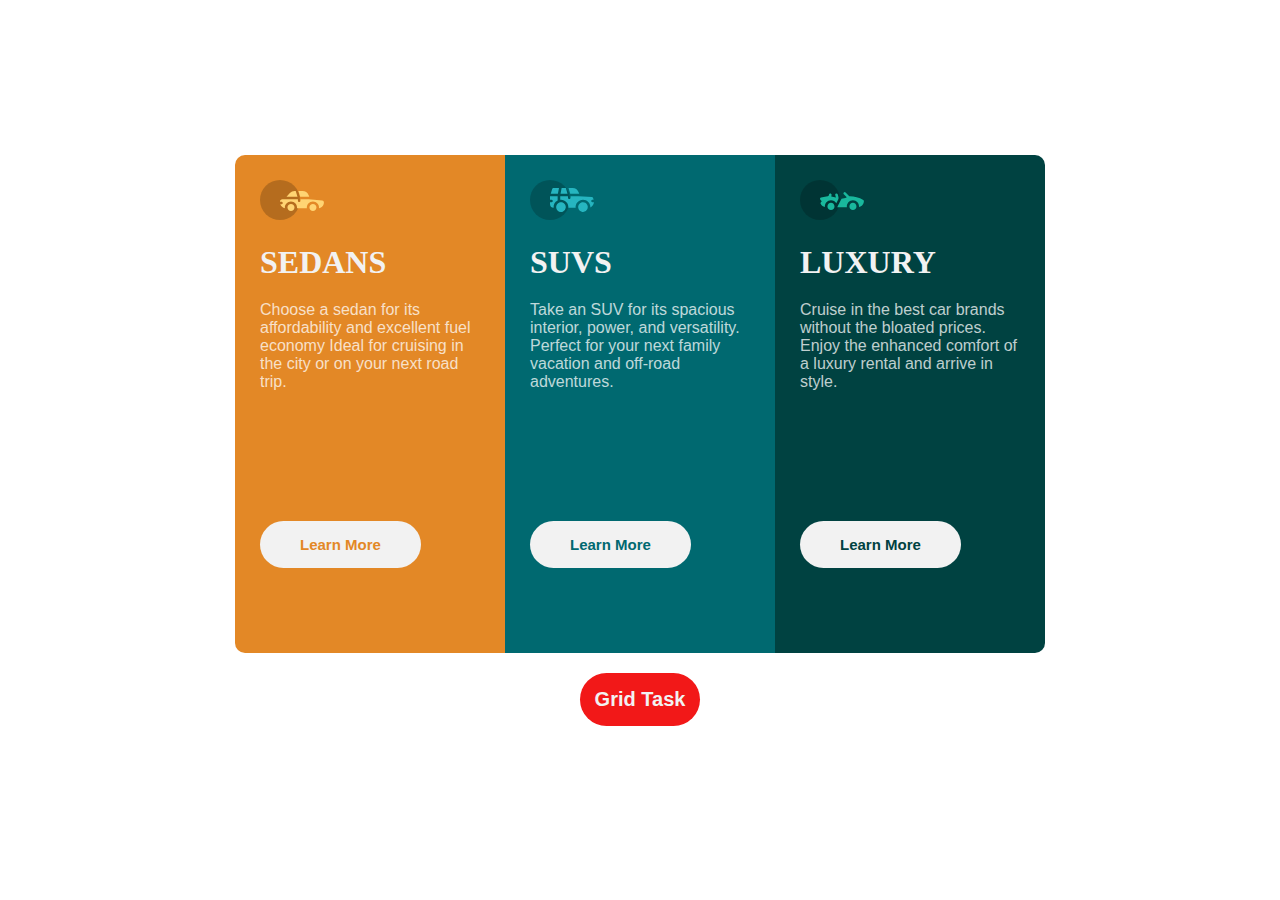
==== Flex Box/index.html @ 78f3d80d "Flex box and Grid" ====
<!DOCTYPE html>
<html lang="en">
  <head>
    <meta charset="UTF-8" />
    <meta http-equiv="X-UA-Compatible" content="IE=edge" />
    <meta name="viewport" content="width=device-width, initial-scale=1.0" />
    <title>CSS Flexbox Layout</title>
    <link rel="icon" type="image/x-icon" href="/favicon-32x32.png">
    <link rel="stylesheet" href="index.css" />
  </head>
  <body>
    <section class="box-wrapper">
      <div class="container box1">
        <div class="content">
          <img src="icon-sedans.svg" />
          <h1>SEDANS</h1>
          <p>
            Choose a sedan for its affordability and excellent fuel economy
            Ideal for cruising in the city or on your next road trip.
          </p>
          <button class="btn btn1">Learn More</button>
        </div>
      </div>

      <div class="container box2">
        <div class="content">
          <img src="icon-suvs.svg" alt="" />
          <h1>SUVS</h1>
          <p>
            Take an SUV for its spacious interior, power, and versatility.
            Perfect for your next family vacation and off-road adventures.
          </p>
          <button class="btn btn2">Learn More</button>
        </div>
      </div>

      <div class="container box3">
        <div class="content">
          <img src="icon-luxury.svg" alt="" />
          <h1>LUXURY</h1>
          <p>
            Cruise in the best car brands without the bloated prices. Enjoy the
            enhanced comfort of a luxury rental and arrive in style.
          </p>
          <button class="btn btn3">Learn More</button>
        </div>
      </div>
     
      <div class="grid">
        <button>
          <a href="Grid.html" target="">Grid Task</a>
        </button>
      </div>
    </section>

    
  </body>
</html>
---- Flex Box/index.css ----
@import url('https://fonts.google.com/specimen/Lexend+Deca');
@import url('https://fonts.google.com/specimen/Big+Shoulders+Display');
* {
  padding: 0;
  margin: 0;
  box-sizing: border-box;
  /* Font family: 'Lexend Deca', Sans-sarif 
  Font family: 'Big shoulders Display', cursive*/
}
body {
  width: 100%;
  min-height: 100vh;
  display: flex;
  justify-content: center;
  align-content: center;
  flex-direction: column;
}
.box-wrapper {
  width: 100%;
  max-width: 1440px;
  display: flex;
  flex-direction: column;
  justify-content: center;
  align-items: center;
  flex-flow: wrap;
}
.container {
  padding: 15px;
  min-height: 430px;
  width: 375px;
}

.box1 {
  background-color: hsl(31, 77%, 52%);
  border-top-left-radius: 10px;
  border-bottom-left-radius: 10px;
}
.box2 {
  background-color: hsl(184, 100%, 22%);
}
.box3 {
  background-color: hsl(179, 100%, 13%);
  border-top-right-radius: 10px;
  border-bottom-right-radius: 10px;
}
.content {
  padding: 10px;
}
h1 {
  color: hsl(0, 0%, 95%);
  font-family: "Big Shoulders Display", cursive;
  font-weight: 700px;
  margin: 20px 0;
}
p {
  color: hsla(0, 0%, 100%, 0.75);
  font-family: "Lexend deca", sans-serif;
  font-weight: 400px;
  padding-bottom: 70px;
}
.btn {
  margin: 60px 0;
  padding: 15px 40px;
  border: 0;
  border-radius: 30px;
  outline: none;
  background-color: hsl(0, 0%, 95%);
  font-size: 15px;
  font-family: "Lexend deca", sans-serif;
  cursor: pointer;
  font-weight: 400px;
  font-weight: bold;
}

.btn1 {
  color: hsl(31, 77%, 52%);
}
.btn2 {
  color: hsl(184, 100%, 22%);
}
.btn3 {
  color: hsl(179, 100%, 13%);
}

.btn:hover {
  background-color: transparent;
  border: 2px solid white;
  color: white;
  transition: 0.4s;
}

.grid{
  justify-content: center;
  display: flex;
  width: 100%;
}
.grid button{
    margin: 20px 0;
  padding: 15px 15px;
  border: 0;
  border-radius: 30px;
  outline: none;
  background-color: hsl(0, 89%, 52%);
  font-size: 20px;
  font-family: "Lexend deca", sans-serif;
  cursor: pointer;
  font-weight: 400px;
  font-weight: bold;
}

.grid button a{
  text-decoration: none;
  color:hsl(0, 0%, 95%) ;
  font-weight: bold;
}

@media screen  and (max-width:1440px) {
  .container{ 
    width: 270px;
    display: flex;
    justify-content: center;
  }
  .btn1 {
    color: hsl(31, 77%, 52%);
  }
  .btn2 {
    color: hsl(184, 100%, 22%);
  }
  .btn3 {
    color: hsl(179, 100%, 13%);
  }

  .box1 {
    background-color: hsl(31, 77%, 52%);
   border-radius: 10px 0 0 10px;
  }
  .box2 {
    background-color: hsl(184, 100%, 22%);
  }
  .box3 {
    background-color: hsl(179, 100%, 13%);
   border-radius: 0 10px 10px 0 ;
  }
}

@media screen and (max-width:375px) {
  .container{ 
    width: 375px;
    display: flex;
    justify-content: center;
  }
  .btn1 {
    color: hsl(31, 77%, 52%);
  }
  .btn2 {
    color: hsl(184, 100%, 22%);
  }
  .btn3 {
    color: hsl(179, 100%, 13%);
  }

  .box1 {
    background-color: hsl(31, 77%, 52%);
   border-radius: 10px 10px 0 0;
  }
  .box2 {
    background-color: hsl(184, 100%, 22%);
  }
  .box3 {
    background-color: hsl(179, 100%, 13%);
   border-radius: 0 0 10px 10px;
  }
  
}
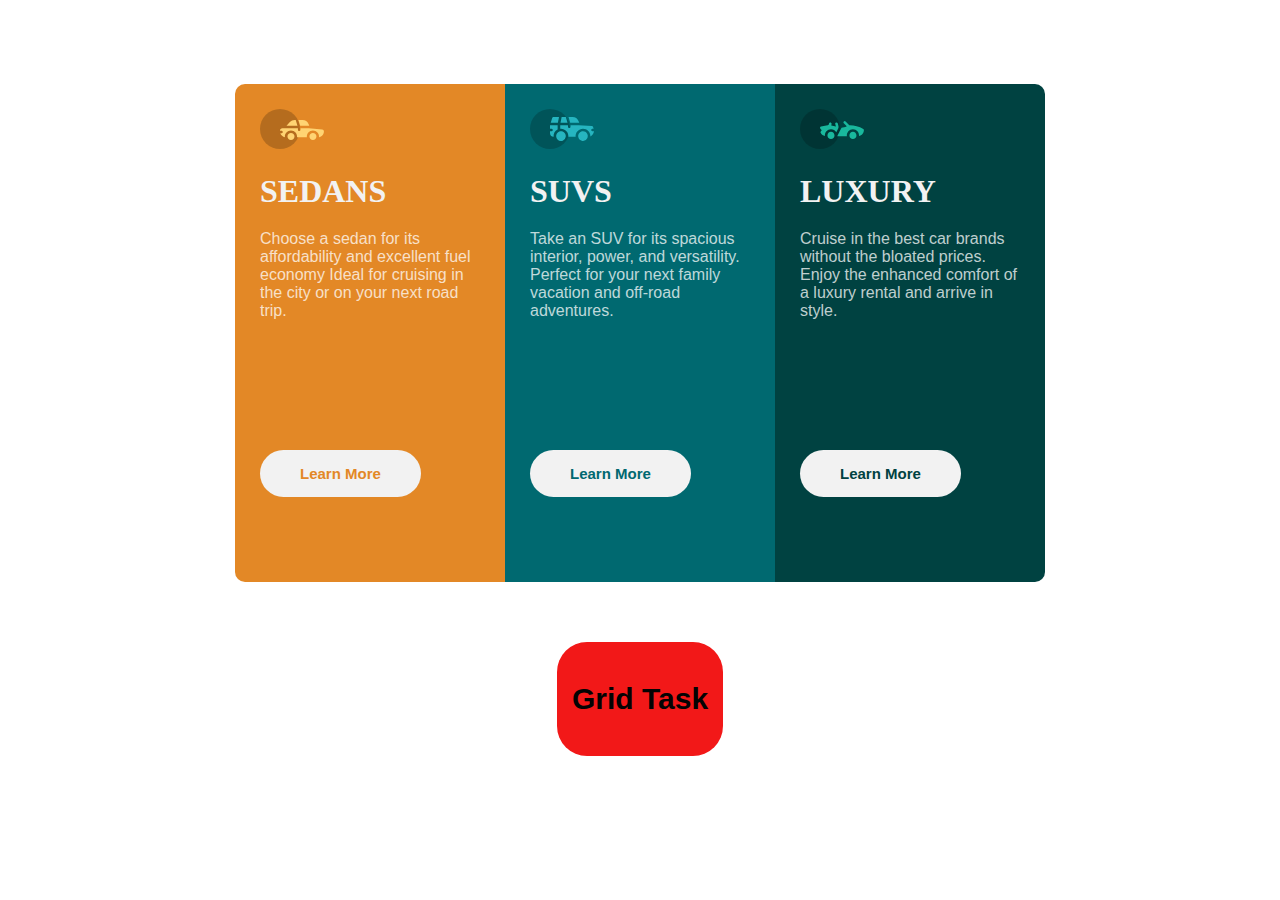
==== commit 39aaa3a2: "Flexbox and Grid" ====
--- a/Flex Box/index.html
+++ b/Flex Box/index.html
@@ -5,7 +5,7 @@
     <meta http-equiv="X-UA-Compatible" content="IE=edge" />
     <meta name="viewport" content="width=device-width, initial-scale=1.0" />
     <title>CSS Flexbox Layout</title>
-    <link rel="icon" type="image/x-icon" href="/favicon-32x32.png">
+    <link rel="shortcut icon" type="image/png" href="_img/favicon-32x32.png_">
     <link rel="stylesheet" href="index.css" />
   </head>
   <body>
--- a/Flex Box/index.css
+++ b/Flex Box/index.css
@@ -95,13 +95,13 @@
   width: 100%;
 }
 .grid button{
-    margin: 20px 0;
-  padding: 15px 15px;
+    margin: 60px 0;
+  padding: 40px 15px;
   border: 0;
   border-radius: 30px;
   outline: none;
   background-color: hsl(0, 89%, 52%);
-  font-size: 20px;
+  font-size: 30px;
   font-family: "Lexend deca", sans-serif;
   cursor: pointer;
   font-weight: 400px;
@@ -110,7 +110,7 @@
 
 .grid button a{
   text-decoration: none;
-  color:hsl(0, 0%, 95%) ;
+  color:hsl(0, 0%, 1%) ;
   font-weight: bold;
 }
 
